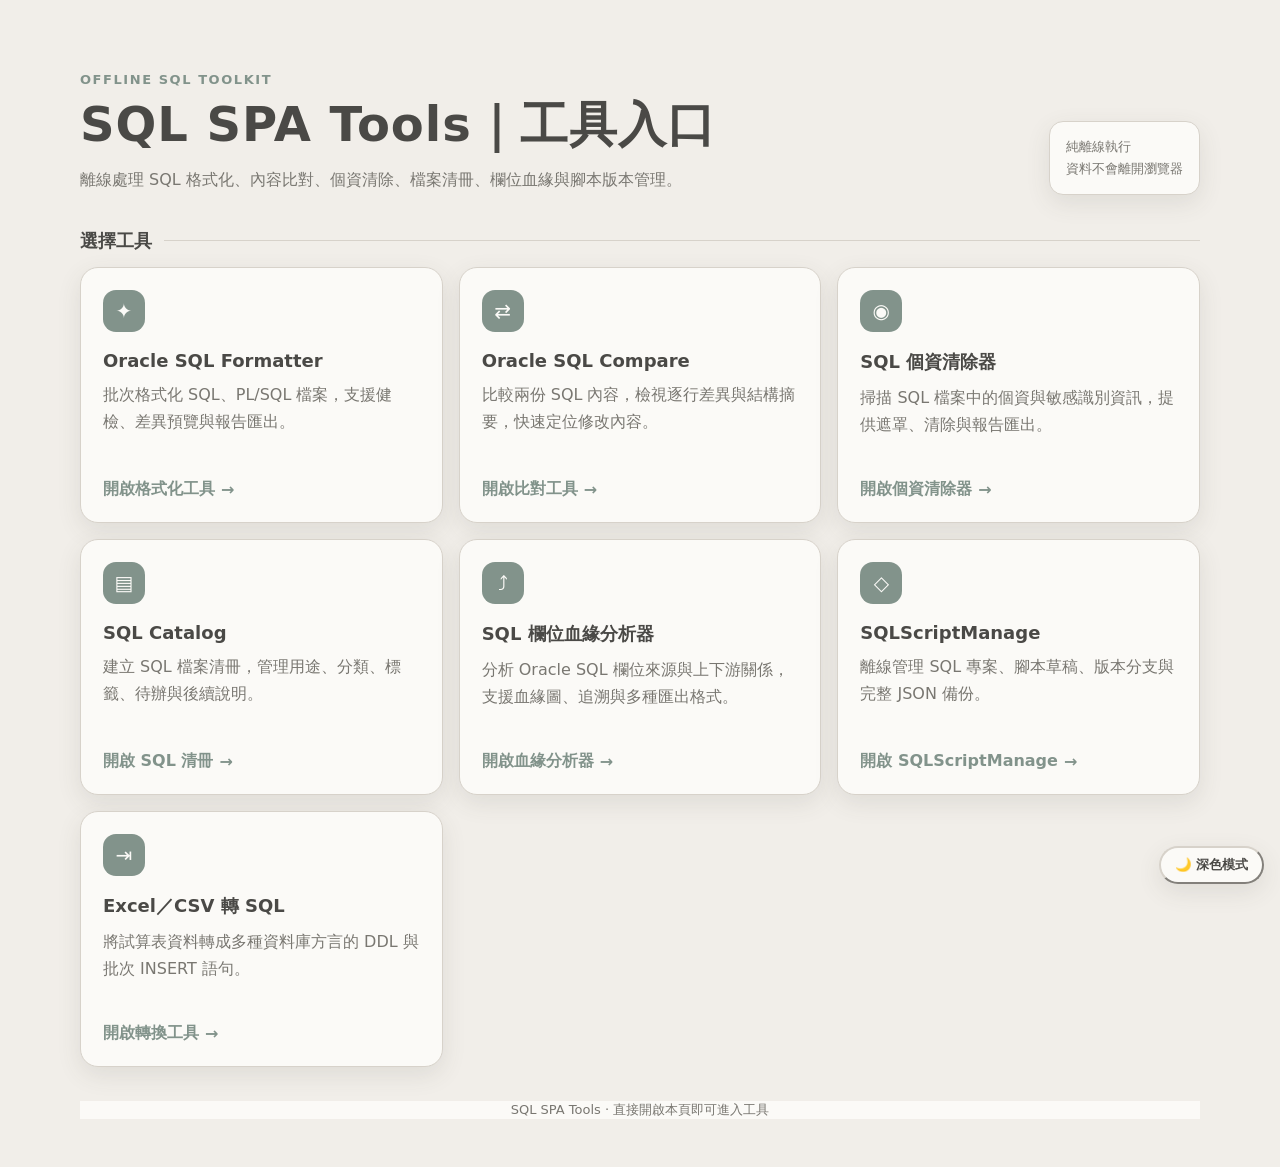
==== index.html @ 8578feff "Update README and 14 other files" ====
<!doctype html>
<html lang="zh-Hant-TW">
<head>
  <meta charset="utf-8">
  <meta name="viewport" content="width=device-width, initial-scale=1">
  <title>SQL SPA Tools｜工具入口</title>
  <link rel="stylesheet" href="theme.css">
  <style>
    :root {
      --index-max-width: 1120px;
    }

    body {
      min-height: 100vh;
      margin: 0;
      font-family: "Microsoft JhengHei", "Noto Sans TC", system-ui, sans-serif;
    }

    .index-shell {
      width: min(var(--index-max-width), calc(100% - 40px));
      margin: 0 auto;
      padding: 72px 0 48px;
    }

    .index-hero {
      display: grid;
      grid-template-columns: 1fr auto;
      gap: 28px;
      align-items: end;
      margin-bottom: 34px;
    }

    .eyebrow {
      margin: 0 0 10px;
      color: var(--theme-primary);
      font-size: 13px;
      font-weight: 700;
      letter-spacing: .12em;
    }

    h1 {
      margin: 0;
      color: var(--theme-text);
      font-size: clamp(30px, 5vw, 48px);
      line-height: 1.15;
      letter-spacing: .02em;
    }

    .hero-copy {
      max-width: 620px;
      margin: 14px 0 0;
      color: var(--theme-muted);
      font-size: 16px;
      line-height: 1.8;
    }

    .offline-note {
      padding: 14px 16px;
      border: 1px solid var(--theme-border);
      border-radius: 14px;
      background: var(--theme-surface);
      color: var(--theme-muted);
      font-size: 13px;
      line-height: 1.7;
      box-shadow: var(--theme-shadow);
    }

    .section-title {
      display: flex;
      align-items: center;
      gap: 12px;
      margin: 0 0 14px;
      color: var(--theme-text);
      font-size: 18px;
    }

    .section-title::after {
      content: "";
      height: 1px;
      flex: 1;
      background: var(--theme-border);
    }

    .tool-grid {
      display: grid;
      grid-template-columns: repeat(12, 1fr);
      gap: 16px;
    }

    .tool-card {
      grid-column: span 4;
      display: flex;
      min-height: 210px;
      flex-direction: column;
      padding: 22px;
      border: 1px solid var(--theme-border);
      border-radius: 18px;
      background: var(--theme-surface);
      box-shadow: var(--theme-shadow);
      transition: transform .18s ease, border-color .18s ease, box-shadow .18s ease;
    }

    .tool-card:hover {
      transform: translateY(-3px);
      border-color: var(--theme-primary);
      box-shadow: var(--theme-shadow);
    }

    .tool-icon {
      display: grid;
      width: 42px;
      height: 42px;
      place-items: center;
      margin-bottom: 18px;
      border-radius: 13px;
      background: var(--theme-primary);
      color: var(--theme-surface);
      font-size: 20px;
    }

    .tool-card h3 {
      margin: 0;
      color: var(--theme-text);
      font-size: 18px;
    }

    .tool-card p {
      flex: 1;
      margin: 10px 0 20px;
      color: var(--theme-muted);
      line-height: 1.7;
    }

    .tool-link {
      display: inline-flex;
      align-items: center;
      gap: 6px;
      align-self: flex-start;
      color: var(--theme-primary);
      font-weight: 700;
      text-decoration: none;
    }

    .tool-link::after {
      content: "→";
      transition: transform .18s ease;
    }

    .tool-link:hover {
      color: var(--theme-primary-hover);
    }

    .tool-link:hover::after {
      transform: translateX(3px);
    }

    .index-footer {
      margin-top: 34px;
      color: var(--theme-muted);
      font-size: 13px;
      text-align: center;
    }

    @media (max-width: 850px) {
      .index-hero {
        grid-template-columns: 1fr;
      }

      .tool-card {
        grid-column: span 6;
      }
    }

    @media (max-width: 560px) {
      .index-shell {
        width: min(100% - 24px, var(--index-max-width));
        padding-top: 48px;
      }

      .tool-card {
        grid-column: span 12;
      }
    }
  </style>
</head>
<body>
  <main class="index-shell">
    <section class="index-hero" aria-labelledby="page-title">
      <div>
        <p class="eyebrow">OFFLINE SQL TOOLKIT</p>
        <h1 id="page-title">SQL SPA Tools｜工具入口</h1>
        <p class="hero-copy">離線處理 SQL 格式化、內容比對、個資清除、檔案清冊、欄位血緣與腳本版本管理。</p>
      </div>
      <aside class="offline-note">純離線執行<br>資料不會離開瀏覽器</aside>
    </section>

    <section aria-labelledby="tools-title">
      <h2 class="section-title" id="tools-title">選擇工具</h2>
      <div class="tool-grid">
        <article class="tool-card">
          <div class="tool-icon" aria-hidden="true">✦</div>
          <h3>Oracle SQL Formatter</h3>
          <p>批次格式化 SQL、PL/SQL 檔案，支援健檢、差異預覽與報告匯出。</p>
          <a class="tool-link" href="sql-spa-tools-oracle-formatter.html">開啟格式化工具</a>
        </article>

        <article class="tool-card">
          <div class="tool-icon" aria-hidden="true">⇄</div>
          <h3>Oracle SQL Compare</h3>
          <p>比較兩份 SQL 內容，檢視逐行差異與結構摘要，快速定位修改內容。</p>
          <a class="tool-link" href="sql-spa-tools-sql-compare.html">開啟比對工具</a>
        </article>

        <article class="tool-card">
          <div class="tool-icon" aria-hidden="true">◉</div>
          <h3>SQL 個資清除器</h3>
          <p>掃描 SQL 檔案中的個資與敏感識別資訊，提供遮罩、清除與報告匯出。</p>
          <a class="tool-link" href="sql-spa-tools-pii-cleaner.html">開啟個資清除器</a>
        </article>

        <article class="tool-card">
          <div class="tool-icon" aria-hidden="true">▤</div>
          <h3>SQL Catalog</h3>
          <p>建立 SQL 檔案清冊，管理用途、分類、標籤、待辦與後續說明。</p>
          <a class="tool-link" href="sql-spa-tools-catalog.html">開啟 SQL 清冊</a>
        </article>

        <article class="tool-card">
          <div class="tool-icon" aria-hidden="true">⤴</div>
          <h3>SQL 欄位血緣分析器</h3>
          <p>分析 Oracle SQL 欄位來源與上下游關係，支援血緣圖、追溯與多種匯出格式。</p>
          <a class="tool-link" href="sql-spa-tools-column-lineage.html">開啟血緣分析器</a>
        </article>

        <article class="tool-card">
          <div class="tool-icon" aria-hidden="true">◇</div>
          <h3>SQLScriptManage</h3>
          <p>離線管理 SQL 專案、腳本草稿、版本分支與完整 JSON 備份。</p>
          <a class="tool-link" href="sql-spa-tools-sqlscriptmanage.html">開啟 SQLScriptManage</a>
        </article>

        <article class="tool-card">
          <div class="tool-icon" aria-hidden="true">⇥</div>
          <h3>Excel／CSV 轉 SQL</h3>
          <p>將試算表資料轉成多種資料庫方言的 DDL 與批次 INSERT 語句。</p>
          <a class="tool-link" href="sql-spa-tools-excel-csv-sql.html">開啟轉換工具</a>
        </article>
      </div>
    </section>

    <footer class="index-footer">SQL SPA Tools · 直接開啟本頁即可進入工具</footer>
  </main>

  <button id="themeToggle" class="theme-toggle" type="button" aria-pressed="true">☀️ 淺色模式</button>
  <script src="theme.js"></script>
</body>
</html>
---- theme.css ----
/* SQL SPA Tools - shared Morandi light theme */
:root {
  --theme-page: #f1eee9;
  --theme-surface: #fbfaf7;
  --theme-surface-alt: #e8e5df;
  --theme-surface-soft: #f5f2ee;
  --theme-text: #4a4946;
  --theme-muted: #797771;
  --theme-border: #d7d2ca;
  --theme-border-soft: #e5e1db;
  --theme-primary: #82938b;
  --theme-primary-hover: #6f8279;
  --theme-secondary: #9aa9b8;
  --theme-secondary-soft: #e4eaee;
  --theme-success: #78917d;
  --theme-success-soft: #e3ecdf;
  --theme-warning: #aa8d62;
  --theme-warning-soft: #f1e8d7;
  --theme-danger: #ad7774;
  --theme-danger-soft: #f1dfdc;
  --theme-info: #8197a8;
  --theme-info-soft: #e3eaf0;
  --theme-purple: #a697ac;
  --theme-purple-soft: #ebe5ed;
  --theme-shadow: 0 8px 24px rgb(74 69 62 / 11%);

  /* Compatibility aliases for existing standalone pages. */
  --bg: var(--theme-page) !important;
  --page: var(--theme-page) !important;
  --panel: var(--theme-surface) !important;
  --card: var(--theme-surface) !important;
  --paper: var(--theme-surface) !important;
  --line: var(--theme-border) !important;
  --bd: var(--theme-border) !important;
  --text: var(--theme-text) !important;
  --ink: var(--theme-text) !important;
  --muted: var(--theme-muted) !important;
  --dim: var(--theme-muted) !important;
  --pri: var(--theme-primary) !important;
  --pri-d: var(--theme-primary-hover) !important;
  --pri-h: var(--theme-primary-hover) !important;
  --pri-l: var(--theme-surface-soft) !important;
  --head: var(--theme-primary) !important;
  --focus: var(--theme-secondary) !important;
  --acc: #b09a8d !important;
  --ok: var(--theme-success) !important;
  --ok-bg: var(--theme-success-soft) !important;
  --warn: var(--theme-warning) !important;
  --warn-bg: var(--theme-warning-soft) !important;
  --err: var(--theme-danger) !important;
  --err-bg: var(--theme-danger-soft) !important;
  --danger: var(--theme-danger) !important;
  --danger-h: #95625f !important;
  --info: var(--theme-info) !important;
  --sel: var(--theme-secondary-soft) !important;
  --hover: var(--theme-surface-soft) !important;
  --add: var(--theme-success-soft) !important;
  --del: var(--theme-danger-soft) !important;
  --sage: var(--theme-primary) !important;
  --blue: var(--theme-secondary) !important;
  --rose: #d2b8b2 !important;
  --sand: #d8c8b5 !important;
  --purple: var(--theme-purple) !important;
  --gold: var(--theme-warning) !important;
  --gold-l: var(--theme-warning-soft) !important;
  --navy: #65747a !important;
  --navy-2: #788b8b !important;
  --fuji: var(--theme-purple) !important;
  --fuji-l: var(--theme-purple-soft) !important;
  --take: var(--theme-success) !important;
  --sakura: var(--theme-danger-soft) !important;
  --cur: var(--theme-secondary-soft) !important;
  --m-id: #e8d9b3 !important;
  --m-acct: #e3c9c5 !important;
  --m-seq: #c9d7e3 !important;
  --m-sub: #c9d9ca !important;
  --m-ban: #d8cbe0 !important;
}

/* Light mode is the default; dark mode is opt-in via data-theme="dark". */
:root[data-theme='dark'] {
  --theme-page: #242622;
  --theme-surface: #30332f;
  --theme-surface-alt: #3b3f3a;
  --theme-surface-soft: #454943;
  --theme-text: #ebe9e3;
  --theme-muted: #b7b6ae;
  --theme-border: #5a5e57;
  --theme-border-soft: #484c46;
  --theme-primary: #8da69a;
  --theme-primary-hover: #a8beb3;
  --theme-secondary: #a8b7c3;
  --theme-secondary-soft: #4c5962;
  --theme-success: #9bb89f;
  --theme-success-soft: #3f5645;
  --theme-warning: #c4a878;
  --theme-warning-soft: #5b4d36;
  --theme-danger: #c9938e;
  --theme-danger-soft: #5b3f3d;
  --theme-info: #9fb5c6;
  --theme-info-soft: #3f4e5a;
  --theme-purple: #b8a9c0;
  --theme-purple-soft: #51485a;
  --theme-shadow: 0 8px 24px rgb(0 0 0 / 35%);
  color-scheme: dark;
}

:root:not([data-theme='dark']) {
  color-scheme: light;
}

html,
body {
  background: var(--theme-page) !important;
  color: var(--theme-text) !important;
}

header {
  background: var(--theme-primary) !important;
  color: #fffdfb !important;
  border-color: var(--theme-primary-hover) !important;
}

header h1,
header h1 small,
header button,
header .hint,
header .root-badge {
  color: #fffdfb !important;
}

header button {
  background: rgb(255 255 255 / 10%) !important;
  border-color: rgb(255 255 255 / 35%) !important;
}

header button:hover {
  background: rgb(255 255 255 / 20%) !important;
}

button,
.btn {
  background: var(--theme-surface) !important;
  color: var(--theme-text) !important;
  border-color: var(--theme-border) !important;
}

button:hover:not(:disabled),
.btn:hover {
  background: var(--theme-surface-soft) !important;
  border-color: var(--theme-secondary) !important;
}

button.primary,
button.pri,
button.primary:hover,
button.pri:hover,
button.small.primary {
  background: var(--theme-primary) !important;
  color: #fffdfb !important;
  border-color: var(--theme-primary-hover) !important;
}

button.acc,
button.rose,
button.secondary {
  background: var(--theme-secondary-soft) !important;
  color: var(--theme-text) !important;
  border-color: var(--theme-secondary) !important;
}

button.danger {
  background: var(--theme-danger-soft) !important;
  color: #784e4b !important;
  border-color: #d2aaa5 !important;
}

input,
select,
textarea {
  background: var(--theme-surface) !important;
  color: var(--theme-text) !important;
  border-color: var(--theme-border) !important;
}

input:focus,
select:focus,
textarea:focus {
  outline-color: var(--theme-secondary-soft) !important;
  border-color: var(--theme-primary) !important;
}

input[type='checkbox'],
input[type='radio'],
progress {
  accent-color: var(--theme-primary) !important;
}

.toolbar,
.topbar,
.searchbar,
footer,
.tabs,
.details,
.sidebar,
.pane,
.card,
.panel,
.sum-card,
.sec,
.modal-box,
.busy-card {
  background: var(--theme-surface) !important;
  border-color: var(--theme-border) !important;
}

.pane-hd,
.sec-hd,
table th,
.data-table th,
.trace-sum,
.summary-note,
.sum,
.toolbar {
  background: var(--theme-surface-alt) !important;
  border-color: var(--theme-border) !important;
}

/* Page-specific surfaces that previously used legacy palettes. */
.listhead,
.data-table th,
.canvas,
.code,
.code .gut,
.preview .bar,
.trace-cands,
.trace-sum,
.summary-note,
.editor textarea {
  background: var(--theme-surface-alt) !important;
}

.listhead,
.preview .bar {
  color: var(--theme-text) !important;
  border-color: var(--theme-primary) !important;
}

.code .k,
.code .f,
.code .s,
.code .c,
.code .n {
  color: var(--theme-info) !important;
}

.canvas {
  background-color: var(--theme-surface-soft) !important;
  background-image: radial-gradient(var(--theme-border) 0.7px, transparent 0.7px) !important;
}

.node-title,
.node-sub,
.field-text,
.more-text {
  fill: var(--theme-text) !important;
}

.edge {
  stroke: var(--theme-primary) !important;
}

.edge.indirect {
  stroke: var(--theme-danger) !important;
}

.obj-card,
.field-bg {
  fill: var(--theme-surface) !important;
  stroke: var(--theme-border) !important;
}

.obj-head.table,
.tag.table {
  fill: var(--theme-success-soft) !important;
  background: var(--theme-success-soft) !important;
}

.obj-head.cte,
.tag.cte {
  fill: var(--theme-info-soft) !important;
  background: var(--theme-info-soft) !important;
}

.obj-head.inline,
.tag.inline {
  fill: var(--theme-purple-soft) !important;
  background: var(--theme-purple-soft) !important;
}

.obj-head.result,
.obj-head.target,
.tag.result,
.tag.target,
.tag.view {
  fill: var(--theme-warning-soft) !important;
  background: var(--theme-warning-soft) !important;
}

table.diff tr.del td.cl,
table.diff tr.mod td.cl {
  background: var(--theme-danger-soft) !important;
}

table.diff tr.add td.cr,
table.diff tr.mod td.cr {
  background: var(--theme-success-soft) !important;
}

table.diff tr.mv td.code {
  background: var(--theme-purple-soft) !important;
}

table td,
.data-table td,
.file,
.sumt td,
.sumt th {
  border-color: var(--theme-border-soft) !important;
}

tr:hover td,
.file:hover,
.file.active,
tr.sel,
.tn:hover {
  background: var(--theme-surface-soft) !important;
}

.tab.on,
.tab.active {
  background: var(--theme-surface) !important;
  color: var(--theme-text) !important;
  border-color: var(--theme-border) !important;
}

.badge.add,
.t-ok,
.msg.ok,
.stat-add,
.sum-card.add {
  background: var(--theme-success-soft) !important;
  color: #55705b !important;
}

.badge.del,
.t-err,
.msg.err,
.stat-del,
.sum-card.del {
  background: var(--theme-danger-soft) !important;
  color: #824f4c !important;
}

.badge.mod,
.t-warn,
.msg.warn,
.stat-mod,
.sum-card.mod {
  background: var(--theme-warning-soft) !important;
  color: #806944 !important;
}

.msg.info,
.stat-info,
.sum-card.info {
  background: var(--theme-info-soft) !important;
  color: #5d7485 !important;
}

.toast,
#toast {
  background: #555e5a !important;
  color: #fffdfb !important;
}

mark,
.tag,
.pill,
.chip {
  color: var(--theme-text) !important;
  background: var(--theme-surface-alt) !important;
}

code,
pre {
  background: var(--theme-surface-soft) !important;
  color: var(--theme-text) !important;
}

::selection {
  background: var(--theme-secondary-soft);
}

/* Header controls must remain readable when actions are unavailable. */
header button:not(:disabled):not(.pri):not(.primary):not(.danger) {
  background: var(--theme-surface) !important;
  color: var(--theme-text) !important;
  border-color: var(--theme-border) !important;
}

header button:not(:disabled):not(.pri):not(.primary):not(.danger):hover {
  background: var(--theme-surface-soft) !important;
  color: var(--theme-text) !important;
}

header button:disabled {
  background: var(--theme-surface-soft) !important;
  color: var(--theme-muted) !important;
  border-color: var(--theme-border) !important;
  opacity: 1 !important;
  box-shadow: none !important;
}

.theme-toggle {
  position: fixed;
  right: 16px;
  bottom: 16px;
  z-index: 200;
  border-radius: 999px !important;
  padding: 8px 14px !important;
  box-shadow: var(--theme-shadow);
  font-weight: 600;
}

.home-link {
  position: fixed;
  right: 170px;
  bottom: 16px;
  z-index: 200;
  display: inline-flex;
  align-items: center;
  gap: 6px;
  padding: 8px 14px;
  border: 1px solid var(--theme-border);
  border-radius: 999px;
  background: var(--theme-surface);
  color: var(--theme-primary);
  box-shadow: var(--theme-shadow);
  font-weight: 600;
  text-decoration: none;
}

.home-link:hover {
  background: var(--theme-surface-soft);
  border-color: var(--theme-primary);
  color: var(--theme-primary-hover);
}

@media (max-width: 560px) {
  .home-link {
    right: 16px;
    bottom: 62px;
  }
}
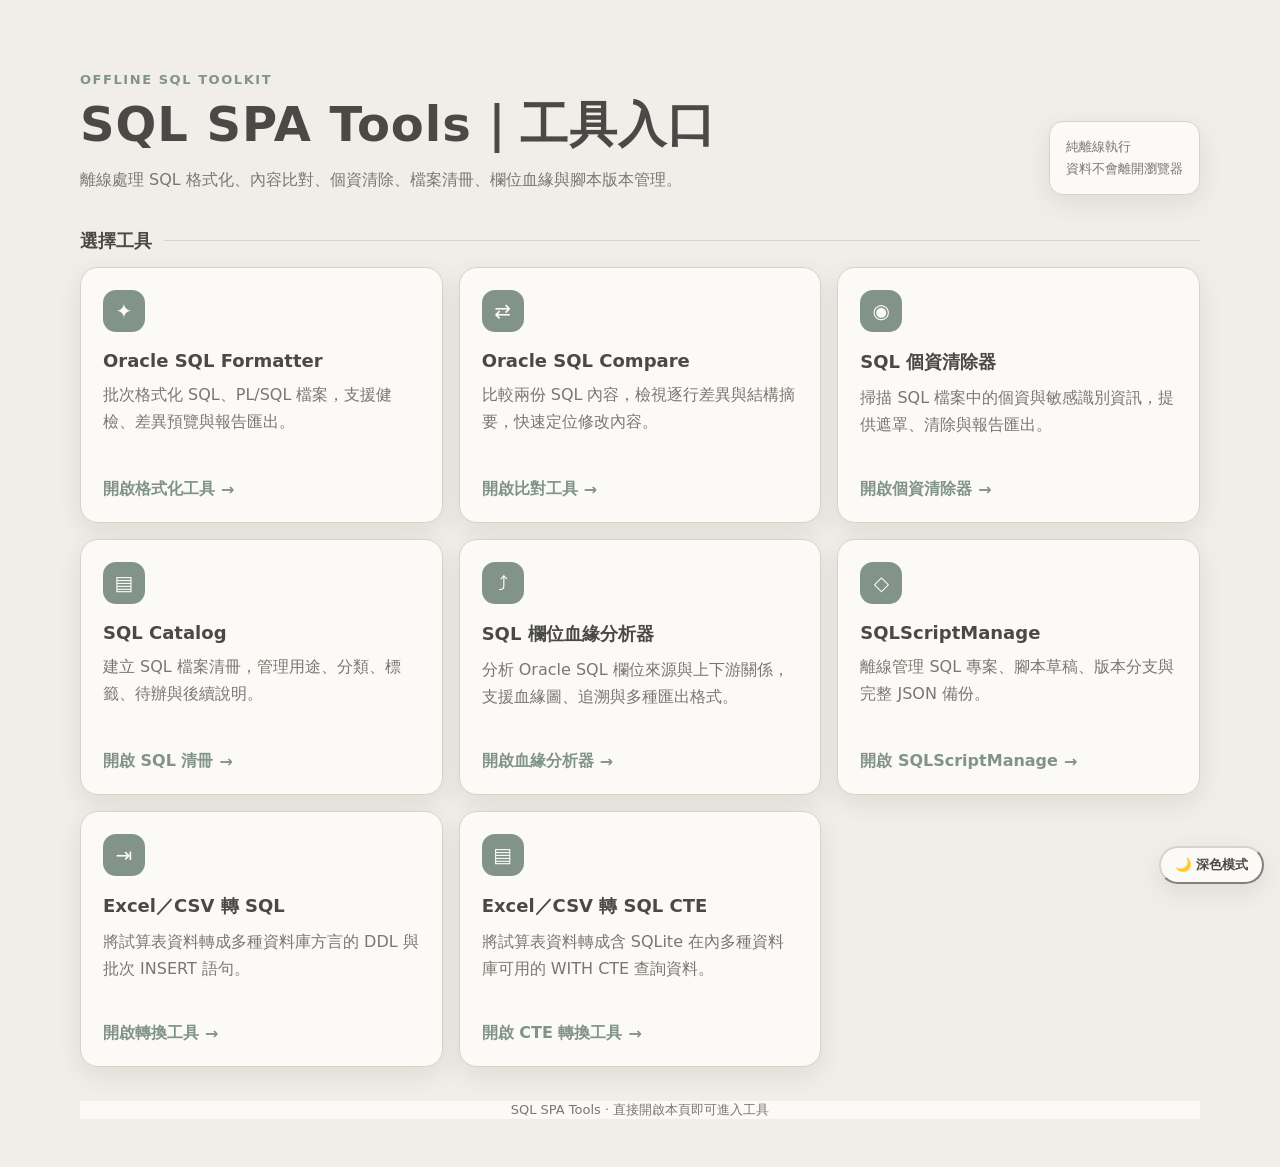
==== commit c5cb980e: "Add Excel CSV to SQL CTE tool" ====
--- a/index.html
+++ b/index.html
@@ -245,6 +245,13 @@
           <p>將試算表資料轉成多種資料庫方言的 DDL 與批次 INSERT 語句。</p>
           <a class="tool-link" href="sql-spa-tools-excel-csv-sql.html">開啟轉換工具</a>
         </article>
+
+        <article class="tool-card">
+          <div class="tool-icon" aria-hidden="true">▤</div>
+          <h3>Excel／CSV 轉 SQL CTE</h3>
+          <p>將試算表資料轉成含 SQLite 在內多種資料庫可用的 WITH CTE 查詢資料。</p>
+          <a class="tool-link" href="sql-spa-tools-excel-csv-sql-cte.html">開啟 CTE 轉換工具</a>
+        </article>
       </div>
     </section>
 
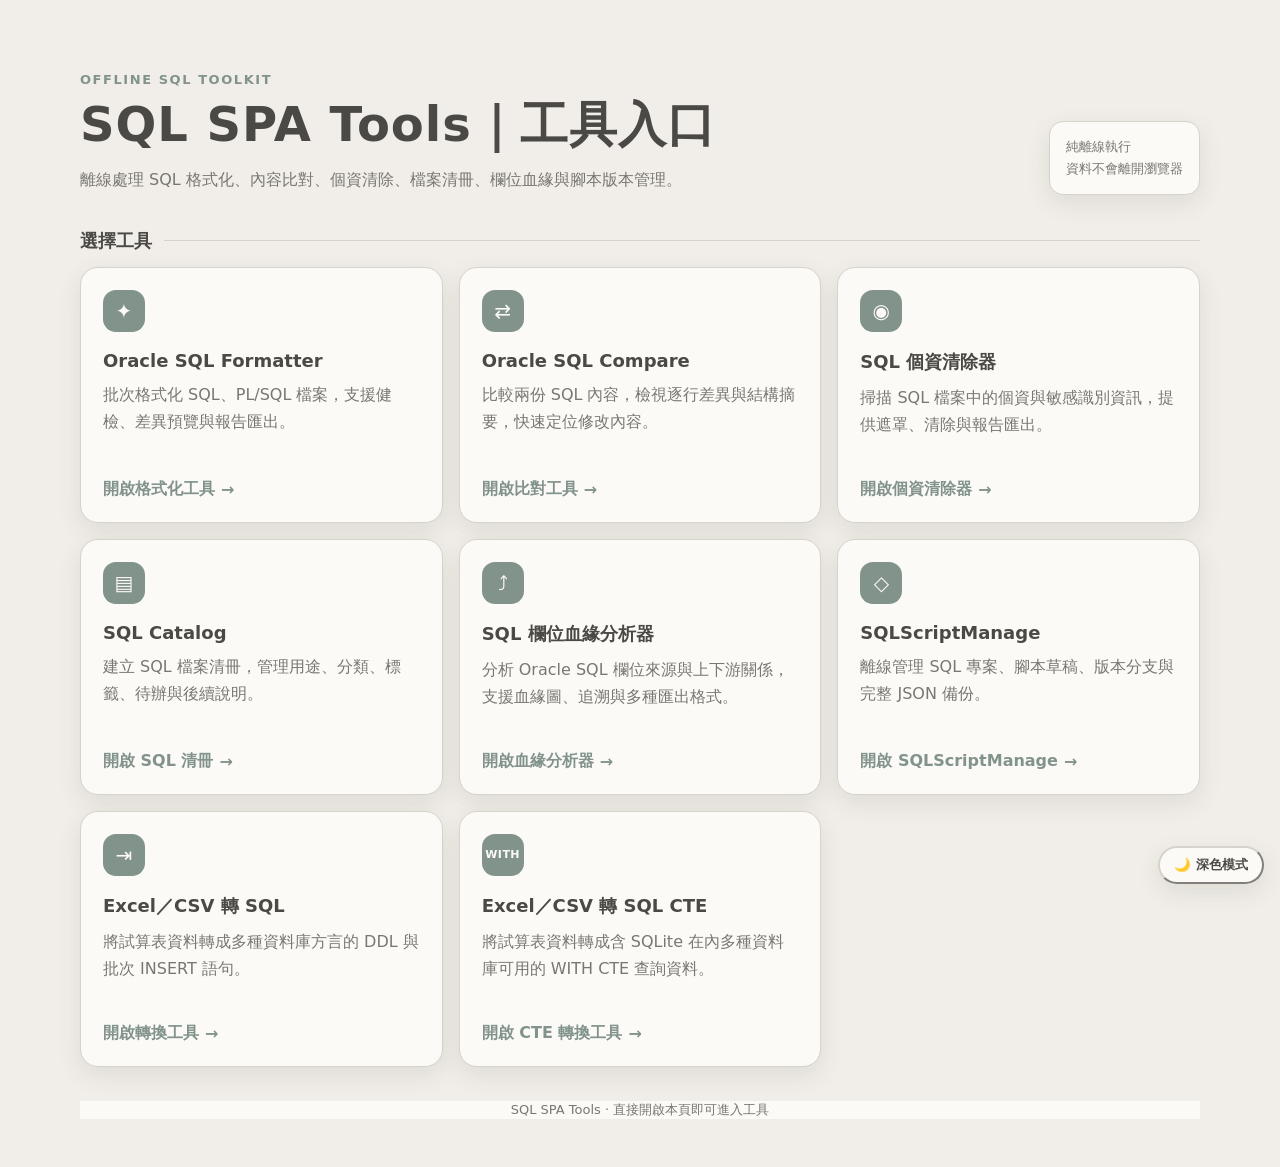
==== commit 623eccad: "Unify site typography and distinguish CTE icon" ====
--- a/index.html
+++ b/index.html
@@ -13,7 +13,7 @@
     body {
       min-height: 100vh;
       margin: 0;
-      font-family: "Microsoft JhengHei", "Noto Sans TC", system-ui, sans-serif;
+      font-family: var(--theme-font-sans);
     }
 
     .index-shell {
@@ -116,6 +116,12 @@
       background: var(--theme-primary);
       color: var(--theme-surface);
       font-size: 20px;
+    }
+
+    .tool-icon-cte {
+      font-size: 11px;
+      font-weight: 700;
+      letter-spacing: .04em;
     }
 
     .tool-card h3 {
@@ -247,7 +253,7 @@
         </article>
 
         <article class="tool-card">
-          <div class="tool-icon" aria-hidden="true">▤</div>
+          <div class="tool-icon tool-icon-cte" aria-hidden="true">WITH</div>
           <h3>Excel／CSV 轉 SQL CTE</h3>
           <p>將試算表資料轉成含 SQLite 在內多種資料庫可用的 WITH CTE 查詢資料。</p>
           <a class="tool-link" href="sql-spa-tools-excel-csv-sql-cte.html">開啟 CTE 轉換工具</a>
--- a/theme.css
+++ b/theme.css
@@ -1,5 +1,8 @@
 /* SQL SPA Tools - shared Morandi light theme */
 :root {
+  --theme-font-sans: "Microsoft JhengHei", "PingFang TC", "Noto Sans TC", "Noto Sans CJK TC", system-ui, sans-serif;
+  --theme-font-mono: "Cascadia Mono", Consolas, "SFMono-Regular", monospace;
+
   --theme-page: #f1eee9;
   --theme-surface: #fbfaf7;
   --theme-surface-alt: #e8e5df;
@@ -77,6 +80,14 @@
   --m-ban: #d8cbe0 !important;
 }
 
+body,
+button,
+input,
+select,
+textarea {
+  font-family: var(--theme-font-sans);
+}
+
 /* Light mode is the default; dark mode is opt-in via data-theme="dark". */
 :root[data-theme='dark'] {
   --theme-page: #242622;
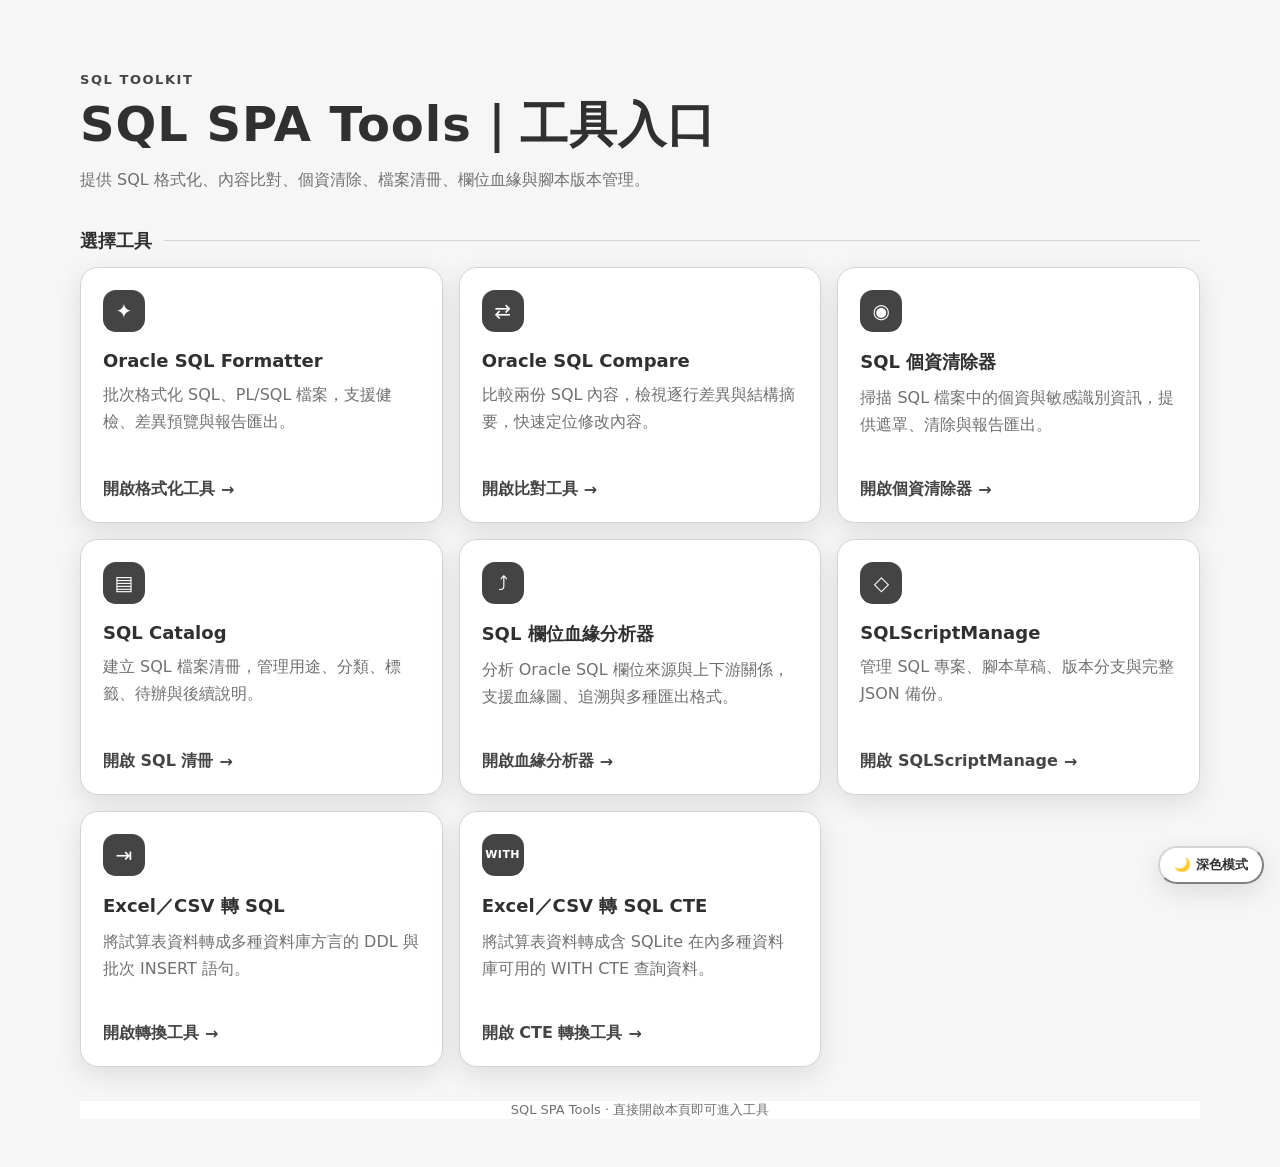
==== commit 00aac53a: "Update README and 15 other files" ====
--- a/index.html
+++ b/index.html
@@ -24,7 +24,7 @@
 
     .index-hero {
       display: grid;
-      grid-template-columns: 1fr auto;
+      grid-template-columns: 1fr;
       gap: 28px;
       align-items: end;
       margin-bottom: 34px;
@@ -52,17 +52,6 @@
       color: var(--theme-muted);
       font-size: 16px;
       line-height: 1.8;
-    }
-
-    .offline-note {
-      padding: 14px 16px;
-      border: 1px solid var(--theme-border);
-      border-radius: 14px;
-      background: var(--theme-surface);
-      color: var(--theme-muted);
-      font-size: 13px;
-      line-height: 1.7;
-      box-shadow: var(--theme-shadow);
     }
 
     .section-title {
@@ -193,11 +182,10 @@
   <main class="index-shell">
     <section class="index-hero" aria-labelledby="page-title">
       <div>
-        <p class="eyebrow">OFFLINE SQL TOOLKIT</p>
+        <p class="eyebrow">SQL TOOLKIT</p>
         <h1 id="page-title">SQL SPA Tools｜工具入口</h1>
-        <p class="hero-copy">離線處理 SQL 格式化、內容比對、個資清除、檔案清冊、欄位血緣與腳本版本管理。</p>
+        <p class="hero-copy">提供 SQL 格式化、內容比對、個資清除、檔案清冊、欄位血緣與腳本版本管理。</p>
       </div>
-      <aside class="offline-note">純離線執行<br>資料不會離開瀏覽器</aside>
     </section>
 
     <section aria-labelledby="tools-title">
@@ -241,7 +229,7 @@
         <article class="tool-card">
           <div class="tool-icon" aria-hidden="true">◇</div>
           <h3>SQLScriptManage</h3>
-          <p>離線管理 SQL 專案、腳本草稿、版本分支與完整 JSON 備份。</p>
+          <p>管理 SQL 專案、腳本草稿、版本分支與完整 JSON 備份。</p>
           <a class="tool-link" href="sql-spa-tools-sqlscriptmanage.html">開啟 SQLScriptManage</a>
         </article>
 
--- a/theme.css
+++ b/theme.css
@@ -1,31 +1,31 @@
-/* SQL SPA Tools - shared Morandi light theme */
+/* SQL SPA Tools - shared monochrome ink wash theme */
 :root {
   --theme-font-sans: "Microsoft JhengHei", "PingFang TC", "Noto Sans TC", "Noto Sans CJK TC", system-ui, sans-serif;
   --theme-font-mono: "Cascadia Mono", Consolas, "SFMono-Regular", monospace;
 
-  --theme-page: #f1eee9;
-  --theme-surface: #fbfaf7;
-  --theme-surface-alt: #e8e5df;
-  --theme-surface-soft: #f5f2ee;
-  --theme-text: #4a4946;
-  --theme-muted: #797771;
-  --theme-border: #d7d2ca;
-  --theme-border-soft: #e5e1db;
-  --theme-primary: #82938b;
-  --theme-primary-hover: #6f8279;
-  --theme-secondary: #9aa9b8;
-  --theme-secondary-soft: #e4eaee;
-  --theme-success: #78917d;
-  --theme-success-soft: #e3ecdf;
-  --theme-warning: #aa8d62;
-  --theme-warning-soft: #f1e8d7;
-  --theme-danger: #ad7774;
-  --theme-danger-soft: #f1dfdc;
-  --theme-info: #8197a8;
-  --theme-info-soft: #e3eaf0;
-  --theme-purple: #a697ac;
-  --theme-purple-soft: #ebe5ed;
-  --theme-shadow: 0 8px 24px rgb(74 69 62 / 11%);
+  --theme-page: #f6f6f6;
+  --theme-surface: #ffffff;
+  --theme-surface-alt: #ececec;
+  --theme-surface-soft: #f2f2f2;
+  --theme-text: #303030;
+  --theme-muted: #707070;
+  --theme-border: #d4d4d4;
+  --theme-border-soft: #e4e4e4;
+  --theme-primary: #444444;
+  --theme-primary-hover: #2e2e2e;
+  --theme-secondary: #777777;
+  --theme-secondary-soft: #e9e9e9;
+  --theme-success: #505050;
+  --theme-success-soft: #e6e6e6;
+  --theme-warning: #5c5c5c;
+  --theme-warning-soft: #dddddd;
+  --theme-danger: #333333;
+  --theme-danger-soft: #cecece;
+  --theme-info: #595959;
+  --theme-info-soft: #eeeeee;
+  --theme-purple: #777777;
+  --theme-purple-soft: #e9e9e9;
+  --theme-shadow: 0 8px 24px rgb(48 48 48 / 12%);
 
   /* Compatibility aliases for existing standalone pages. */
   --bg: var(--theme-page) !important;
@@ -45,7 +45,7 @@
   --pri-l: var(--theme-surface-soft) !important;
   --head: var(--theme-primary) !important;
   --focus: var(--theme-secondary) !important;
-  --acc: #b09a8d !important;
+  --acc: var(--theme-primary) !important;
   --ok: var(--theme-success) !important;
   --ok-bg: var(--theme-success-soft) !important;
   --warn: var(--theme-warning) !important;
@@ -53,7 +53,7 @@
   --err: var(--theme-danger) !important;
   --err-bg: var(--theme-danger-soft) !important;
   --danger: var(--theme-danger) !important;
-  --danger-h: #95625f !important;
+  --danger-h: var(--theme-primary-hover) !important;
   --info: var(--theme-info) !important;
   --sel: var(--theme-secondary-soft) !important;
   --hover: var(--theme-surface-soft) !important;
@@ -61,23 +61,23 @@
   --del: var(--theme-danger-soft) !important;
   --sage: var(--theme-primary) !important;
   --blue: var(--theme-secondary) !important;
-  --rose: #d2b8b2 !important;
-  --sand: #d8c8b5 !important;
+  --rose: var(--theme-danger-soft) !important;
+  --sand: var(--theme-surface-alt) !important;
   --purple: var(--theme-purple) !important;
   --gold: var(--theme-warning) !important;
   --gold-l: var(--theme-warning-soft) !important;
-  --navy: #65747a !important;
-  --navy-2: #788b8b !important;
+  --navy: var(--theme-text) !important;
+  --navy-2: var(--theme-muted) !important;
   --fuji: var(--theme-purple) !important;
   --fuji-l: var(--theme-purple-soft) !important;
   --take: var(--theme-success) !important;
   --sakura: var(--theme-danger-soft) !important;
   --cur: var(--theme-secondary-soft) !important;
-  --m-id: #e8d9b3 !important;
-  --m-acct: #e3c9c5 !important;
-  --m-seq: #c9d7e3 !important;
-  --m-sub: #c9d9ca !important;
-  --m-ban: #d8cbe0 !important;
+  --m-id: #e2e2e2 !important;
+  --m-acct: #d9d9d9 !important;
+  --m-seq: #d0d0d0 !important;
+  --m-sub: #c7c7c7 !important;
+  --m-ban: #bebebe !important;
 }
 
 body,
@@ -90,29 +90,29 @@
 
 /* Light mode is the default; dark mode is opt-in via data-theme="dark". */
 :root[data-theme='dark'] {
-  --theme-page: #242622;
-  --theme-surface: #30332f;
-  --theme-surface-alt: #3b3f3a;
-  --theme-surface-soft: #454943;
-  --theme-text: #ebe9e3;
-  --theme-muted: #b7b6ae;
-  --theme-border: #5a5e57;
-  --theme-border-soft: #484c46;
-  --theme-primary: #8da69a;
-  --theme-primary-hover: #a8beb3;
-  --theme-secondary: #a8b7c3;
-  --theme-secondary-soft: #4c5962;
-  --theme-success: #9bb89f;
-  --theme-success-soft: #3f5645;
-  --theme-warning: #c4a878;
-  --theme-warning-soft: #5b4d36;
-  --theme-danger: #c9938e;
-  --theme-danger-soft: #5b3f3d;
-  --theme-info: #9fb5c6;
-  --theme-info-soft: #3f4e5a;
-  --theme-purple: #b8a9c0;
-  --theme-purple-soft: #51485a;
-  --theme-shadow: 0 8px 24px rgb(0 0 0 / 35%);
+  --theme-page: #202020;
+  --theme-surface: #2a2a2a;
+  --theme-surface-alt: #363636;
+  --theme-surface-soft: #404040;
+  --theme-text: #e9e9e9;
+  --theme-muted: #b9b9b9;
+  --theme-border: #545454;
+  --theme-border-soft: #454545;
+  --theme-primary: #5a5a5a;
+  --theme-primary-hover: #737373;
+  --theme-secondary: #aaa;
+  --theme-secondary-soft: #464646;
+  --theme-success: #c5c5c5;
+  --theme-success-soft: #464646;
+  --theme-warning: #d0d0d0;
+  --theme-warning-soft: #505050;
+  --theme-danger: #eeeeee;
+  --theme-danger-soft: #5a5a5a;
+  --theme-info: #b6b6b6;
+  --theme-info-soft: #414141;
+  --theme-purple: #aaa;
+  --theme-purple-soft: #464646;
+  --theme-shadow: 0 8px 24px rgb(0 0 0 / 38%);
   color-scheme: dark;
 }
 
@@ -128,7 +128,7 @@
 
 header {
   background: var(--theme-primary) !important;
-  color: #fffdfb !important;
+  color: #fdfdfd !important;
   border-color: var(--theme-primary-hover) !important;
 }
 
@@ -137,7 +137,7 @@
 header button,
 header .hint,
 header .root-badge {
-  color: #fffdfb !important;
+  color: #fdfdfd !important;
 }
 
 header button {
@@ -168,7 +168,7 @@
 button.pri:hover,
 button.small.primary {
   background: var(--theme-primary) !important;
-  color: #fffdfb !important;
+  color: #fdfdfd !important;
   border-color: var(--theme-primary-hover) !important;
 }
 
@@ -182,8 +182,8 @@
 
 button.danger {
   background: var(--theme-danger-soft) !important;
-  color: #784e4b !important;
-  border-color: #d2aaa5 !important;
+  color: var(--theme-danger) !important;
+  border-color: var(--theme-danger) !important;
 }
 
 input,
@@ -361,7 +361,7 @@
 .stat-add,
 .sum-card.add {
   background: var(--theme-success-soft) !important;
-  color: #55705b !important;
+  color: var(--theme-success) !important;
 }
 
 .badge.del,
@@ -370,7 +370,7 @@
 .stat-del,
 .sum-card.del {
   background: var(--theme-danger-soft) !important;
-  color: #824f4c !important;
+  color: var(--theme-danger) !important;
 }
 
 .badge.mod,
@@ -379,20 +379,20 @@
 .stat-mod,
 .sum-card.mod {
   background: var(--theme-warning-soft) !important;
-  color: #806944 !important;
+  color: var(--theme-warning) !important;
 }
 
 .msg.info,
 .stat-info,
 .sum-card.info {
   background: var(--theme-info-soft) !important;
-  color: #5d7485 !important;
+  color: var(--theme-info) !important;
 }
 
 .toast,
 #toast {
-  background: #555e5a !important;
-  color: #fffdfb !important;
+  background: var(--theme-text) !important;
+  color: var(--theme-surface) !important;
 }
 
 mark,
@@ -474,3 +474,135 @@
     bottom: 62px;
   }
 }
+
+/* Legacy component states use the shared ink palette as well. */
+.qf button.on,
+.fi.sel {
+  background: var(--theme-surface-soft) !important;
+  color: var(--theme-text) !important;
+  border-color: var(--theme-primary) !important;
+}
+
+.stat.w b {
+  color: var(--theme-warning) !important;
+}
+
+mark.id {
+  background: var(--m-id) !important;
+}
+
+mark.acct {
+  background: var(--m-acct) !important;
+}
+
+mark.seq {
+  background: var(--m-seq) !important;
+}
+
+mark.sub {
+  background: var(--m-sub) !important;
+}
+
+mark.ban {
+  background: var(--m-ban) !important;
+}
+
+.l-使用中,
+.t-完成 {
+  background: var(--theme-success-soft) !important;
+  color: var(--theme-success) !important;
+}
+
+.l-草稿,
+.t-待處理 {
+  background: var(--theme-warning-soft) !important;
+  color: var(--theme-warning) !important;
+}
+
+.l-停用 {
+  background: var(--theme-surface-alt) !important;
+  color: var(--theme-muted) !important;
+}
+
+.l-遺失 {
+  background: var(--theme-danger-soft) !important;
+  color: var(--theme-danger) !important;
+}
+
+.t-處理中 {
+  background: var(--theme-info-soft) !important;
+  color: var(--theme-info) !important;
+}
+
+.message {
+  background: var(--theme-surface) !important;
+  border-color: var(--theme-border) !important;
+  color: var(--theme-text) !important;
+}
+
+.message.warn {
+  border-left-color: var(--theme-warning) !important;
+}
+
+.message.error {
+  border-left-color: var(--theme-danger) !important;
+}
+
+.message .count {
+  background: var(--theme-surface-alt) !important;
+}
+
+.modal .mh {
+  background: var(--theme-surface-alt) !important;
+  color: var(--theme-text) !important;
+  border-bottom-color: var(--theme-primary) !important;
+}
+
+.modal .mh .x {
+  color: var(--theme-text) !important;
+}
+
+.modal .mh .x:hover {
+  color: var(--theme-primary) !important;
+}
+
+.modal .mf,
+.suggest,
+.bars .b .t,
+#progress .pb {
+  background: var(--theme-surface-alt) !important;
+}
+
+.suggest {
+  color: var(--theme-info) !important;
+  border-color: var(--theme-info) !important;
+}
+
+.bars .b .t i,
+#progress .pb i {
+  background: var(--theme-primary) !important;
+}
+
+#progress {
+  border-top-color: var(--theme-primary) !important;
+}
+
+.toast {
+  border-left-color: var(--theme-primary) !important;
+}
+
+.toast.error {
+  background: var(--theme-danger-soft) !important;
+  color: var(--theme-danger) !important;
+  border-left-color: var(--theme-danger) !important;
+}
+
+.toast.ok {
+  background: var(--theme-success-soft) !important;
+  color: var(--theme-success) !important;
+  border-left-color: var(--theme-success) !important;
+}
+
+.mask {
+  background: rgb(32 32 32 / 50%) !important;
+}
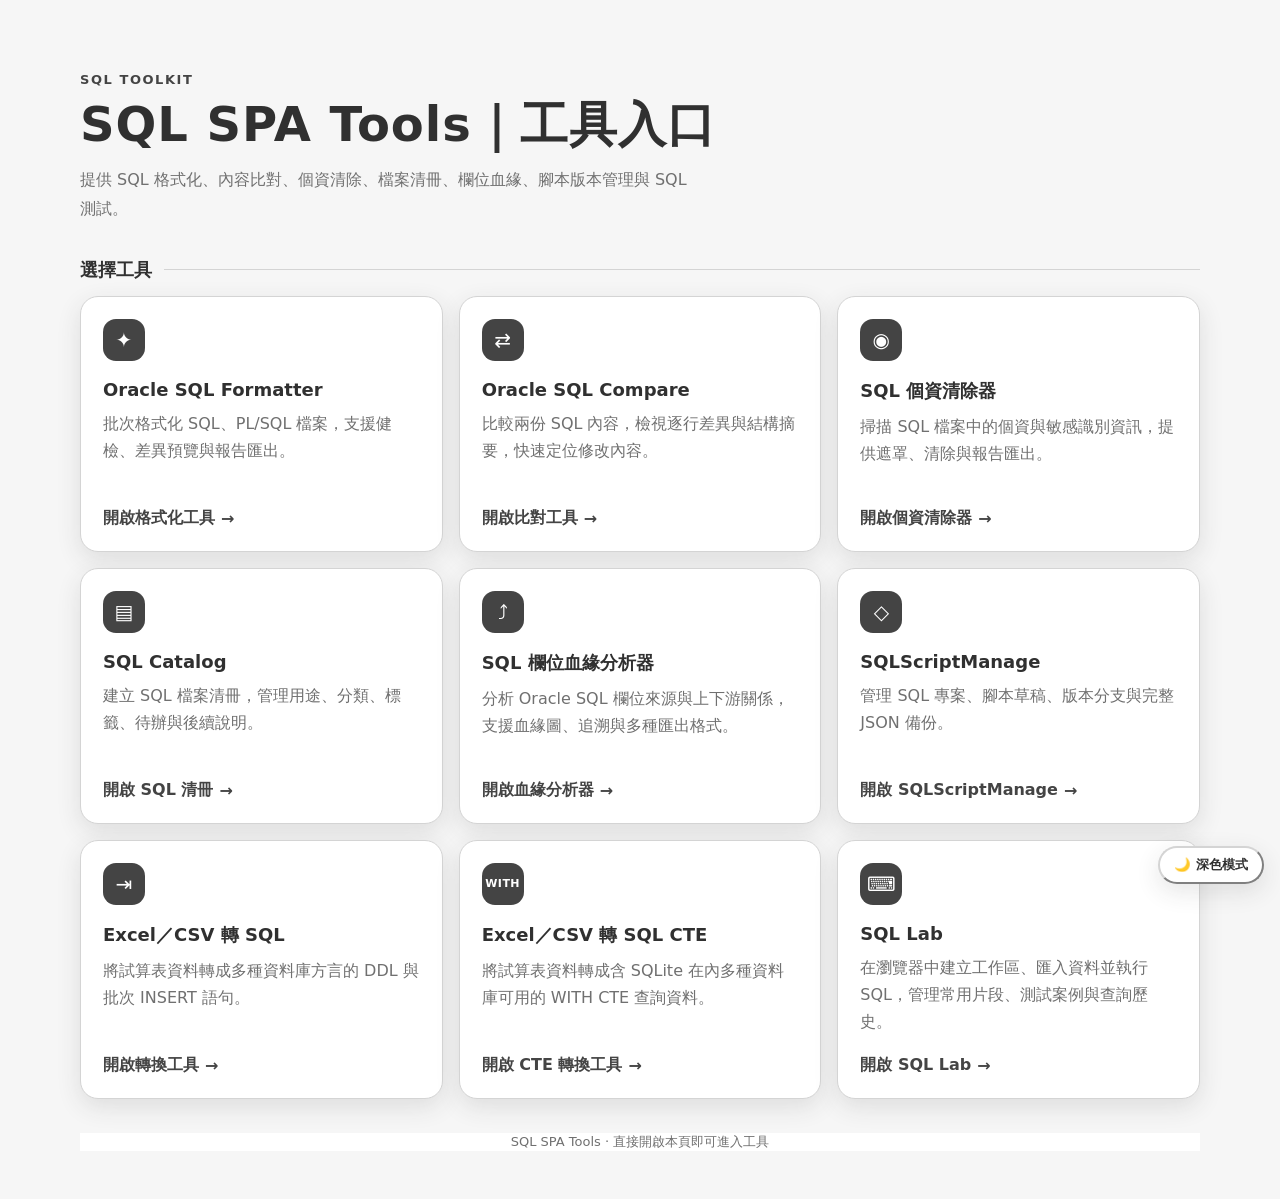
==== commit 9dd34cb2: "Add SQL Lab and document its workflows" ====
--- a/index.html
+++ b/index.html
@@ -184,7 +184,7 @@
       <div>
         <p class="eyebrow">SQL TOOLKIT</p>
         <h1 id="page-title">SQL SPA Tools｜工具入口</h1>
-        <p class="hero-copy">提供 SQL 格式化、內容比對、個資清除、檔案清冊、欄位血緣與腳本版本管理。</p>
+        <p class="hero-copy">提供 SQL 格式化、內容比對、個資清除、檔案清冊、欄位血緣、腳本版本管理與 SQL 測試。</p>
       </div>
     </section>
 
@@ -246,6 +246,13 @@
           <p>將試算表資料轉成含 SQLite 在內多種資料庫可用的 WITH CTE 查詢資料。</p>
           <a class="tool-link" href="sql-spa-tools-excel-csv-sql-cte.html">開啟 CTE 轉換工具</a>
         </article>
+
+        <article class="tool-card">
+          <div class="tool-icon" aria-hidden="true">⌨</div>
+          <h3>SQL Lab</h3>
+          <p>在瀏覽器中建立工作區、匯入資料並執行 SQL，管理常用片段、測試案例與查詢歷史。</p>
+          <a class="tool-link" href="sql-spa-tools-sql-lab.html">開啟 SQL Lab</a>
+        </article>
       </div>
     </section>
 
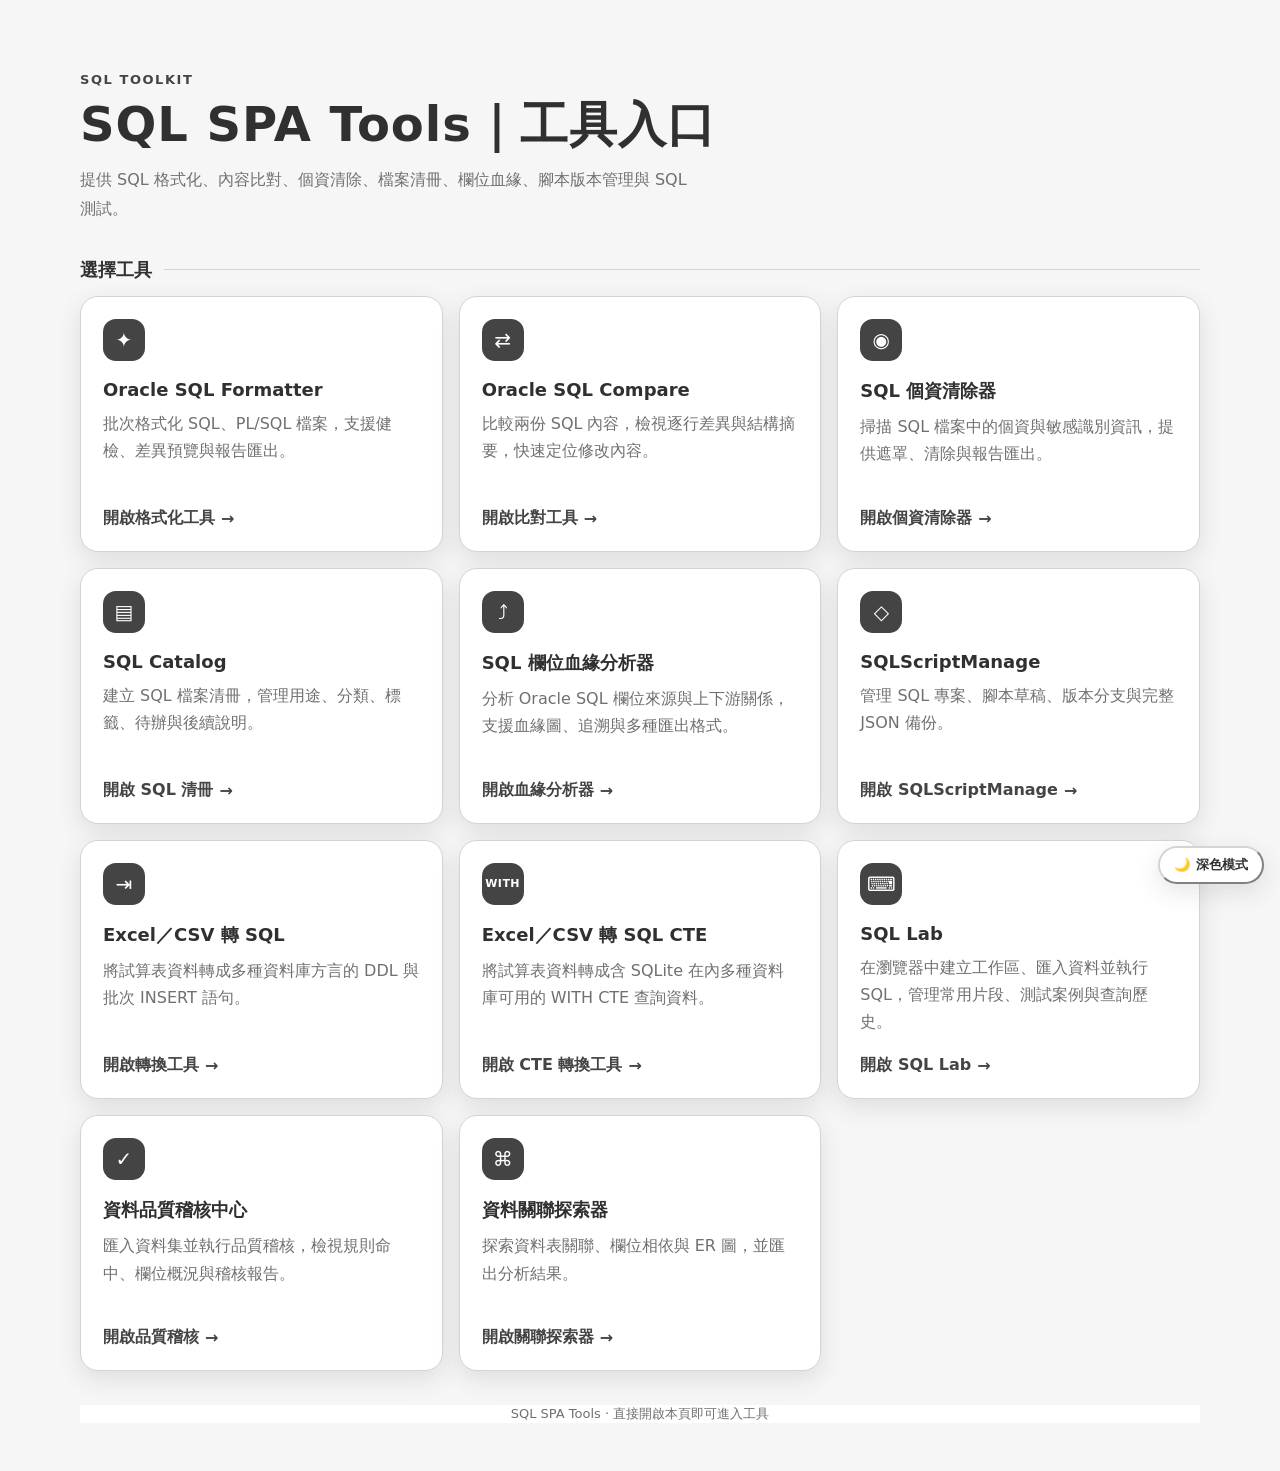
==== commit 52592e4a: "Add data quality and relationship tools" ====
--- a/index.html
+++ b/index.html
@@ -253,6 +253,20 @@
           <p>在瀏覽器中建立工作區、匯入資料並執行 SQL，管理常用片段、測試案例與查詢歷史。</p>
           <a class="tool-link" href="sql-spa-tools-sql-lab.html">開啟 SQL Lab</a>
         </article>
+
+        <article class="tool-card">
+          <div class="tool-icon" aria-hidden="true">✓</div>
+          <h3>資料品質稽核中心</h3>
+          <p>匯入資料集並執行品質稽核，檢視規則命中、欄位概況與稽核報告。</p>
+          <a class="tool-link" href="sql-spa-tools-data-quality-audit-center.html">開啟品質稽核</a>
+        </article>
+
+        <article class="tool-card">
+          <div class="tool-icon" aria-hidden="true">⌘</div>
+          <h3>資料關聯探索器</h3>
+          <p>探索資料表關聯、欄位相依與 ER 圖，並匯出分析結果。</p>
+          <a class="tool-link" href="sql-spa-tools-data-relationship-explorer.html">開啟關聯探索器</a>
+        </article>
       </div>
     </section>
 
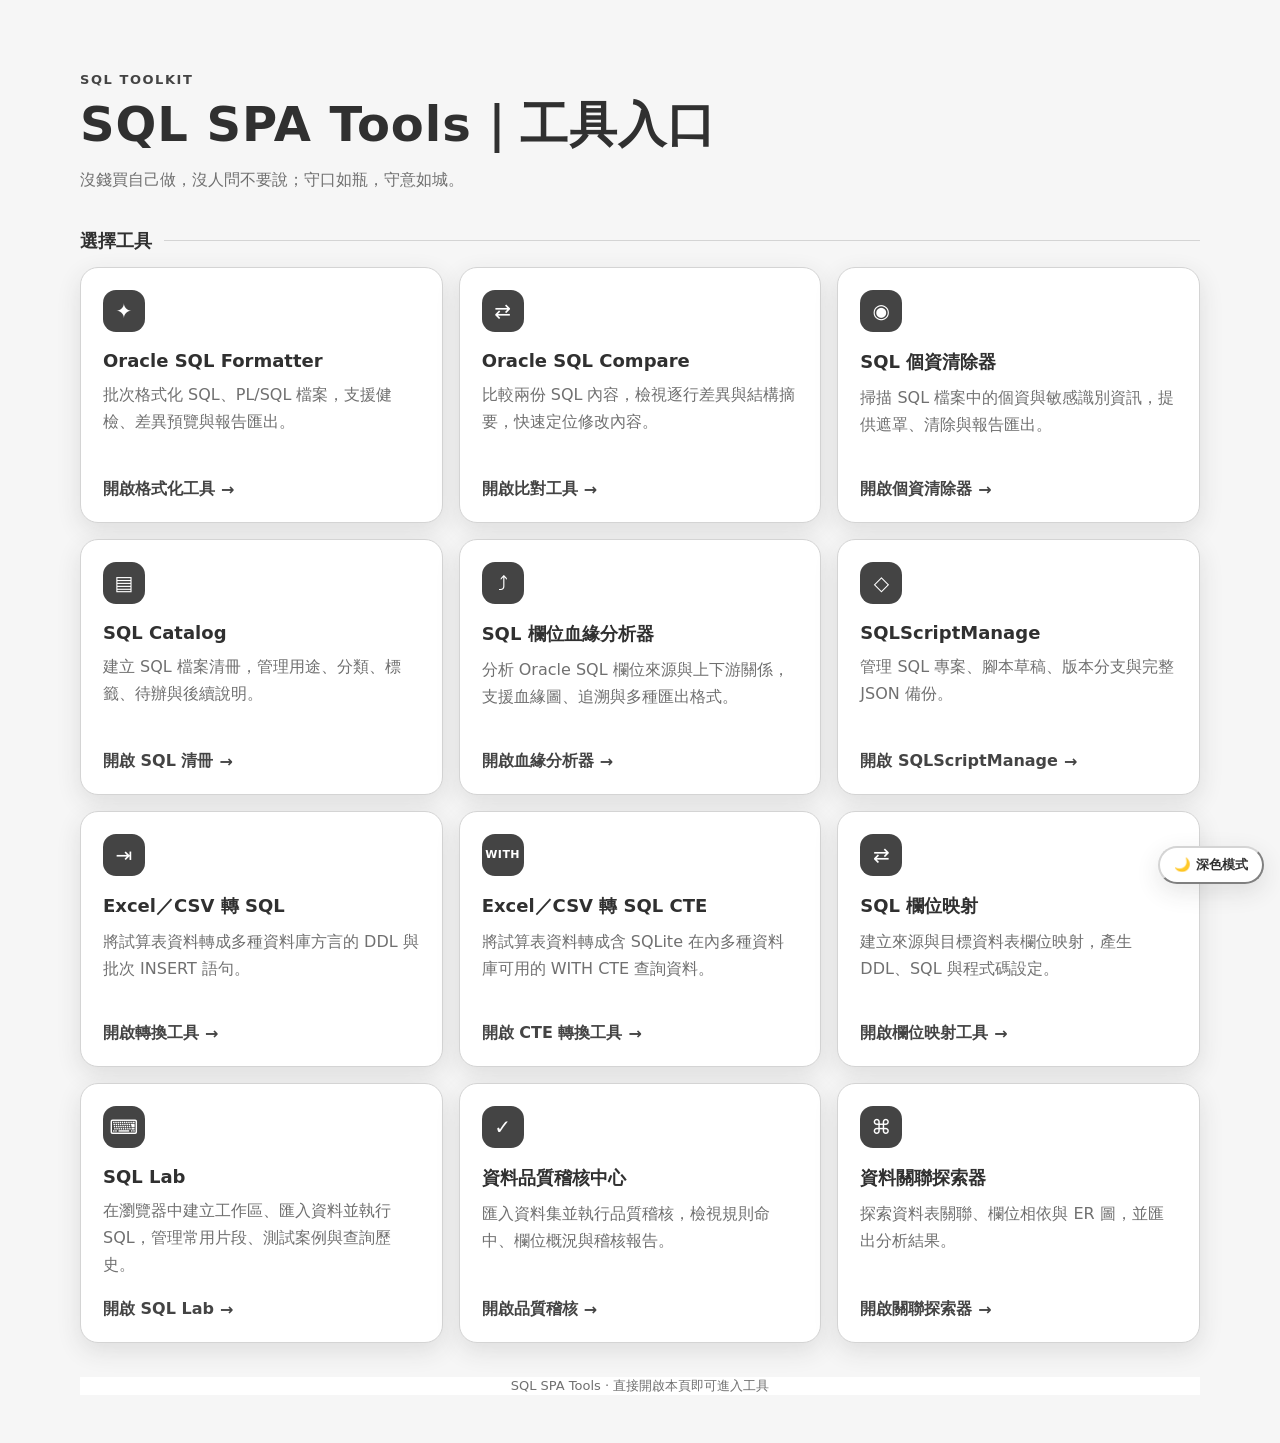
==== commit 727e7a4c: "Update NAMING and 5 other files" ====
--- a/index.html
+++ b/index.html
@@ -184,7 +184,7 @@
       <div>
         <p class="eyebrow">SQL TOOLKIT</p>
         <h1 id="page-title">SQL SPA Tools｜工具入口</h1>
-        <p class="hero-copy">提供 SQL 格式化、內容比對、個資清除、檔案清冊、欄位血緣、腳本版本管理與 SQL 測試。</p>
+        <p class="hero-copy">沒錢買自己做，沒人問不要說；守口如瓶，守意如城。</p>
       </div>
     </section>
 
@@ -248,6 +248,13 @@
         </article>
 
         <article class="tool-card">
+          <div class="tool-icon" aria-hidden="true">⇄</div>
+          <h3>SQL 欄位映射</h3>
+          <p>建立來源與目標資料表欄位映射，產生 DDL、SQL 與程式碼設定。</p>
+          <a class="tool-link" href="sql-spa-tools-schema-studio.html">開啟欄位映射工具</a>
+        </article>
+
+        <article class="tool-card">
           <div class="tool-icon" aria-hidden="true">⌨</div>
           <h3>SQL Lab</h3>
           <p>在瀏覽器中建立工作區、匯入資料並執行 SQL，管理常用片段、測試案例與查詢歷史。</p>
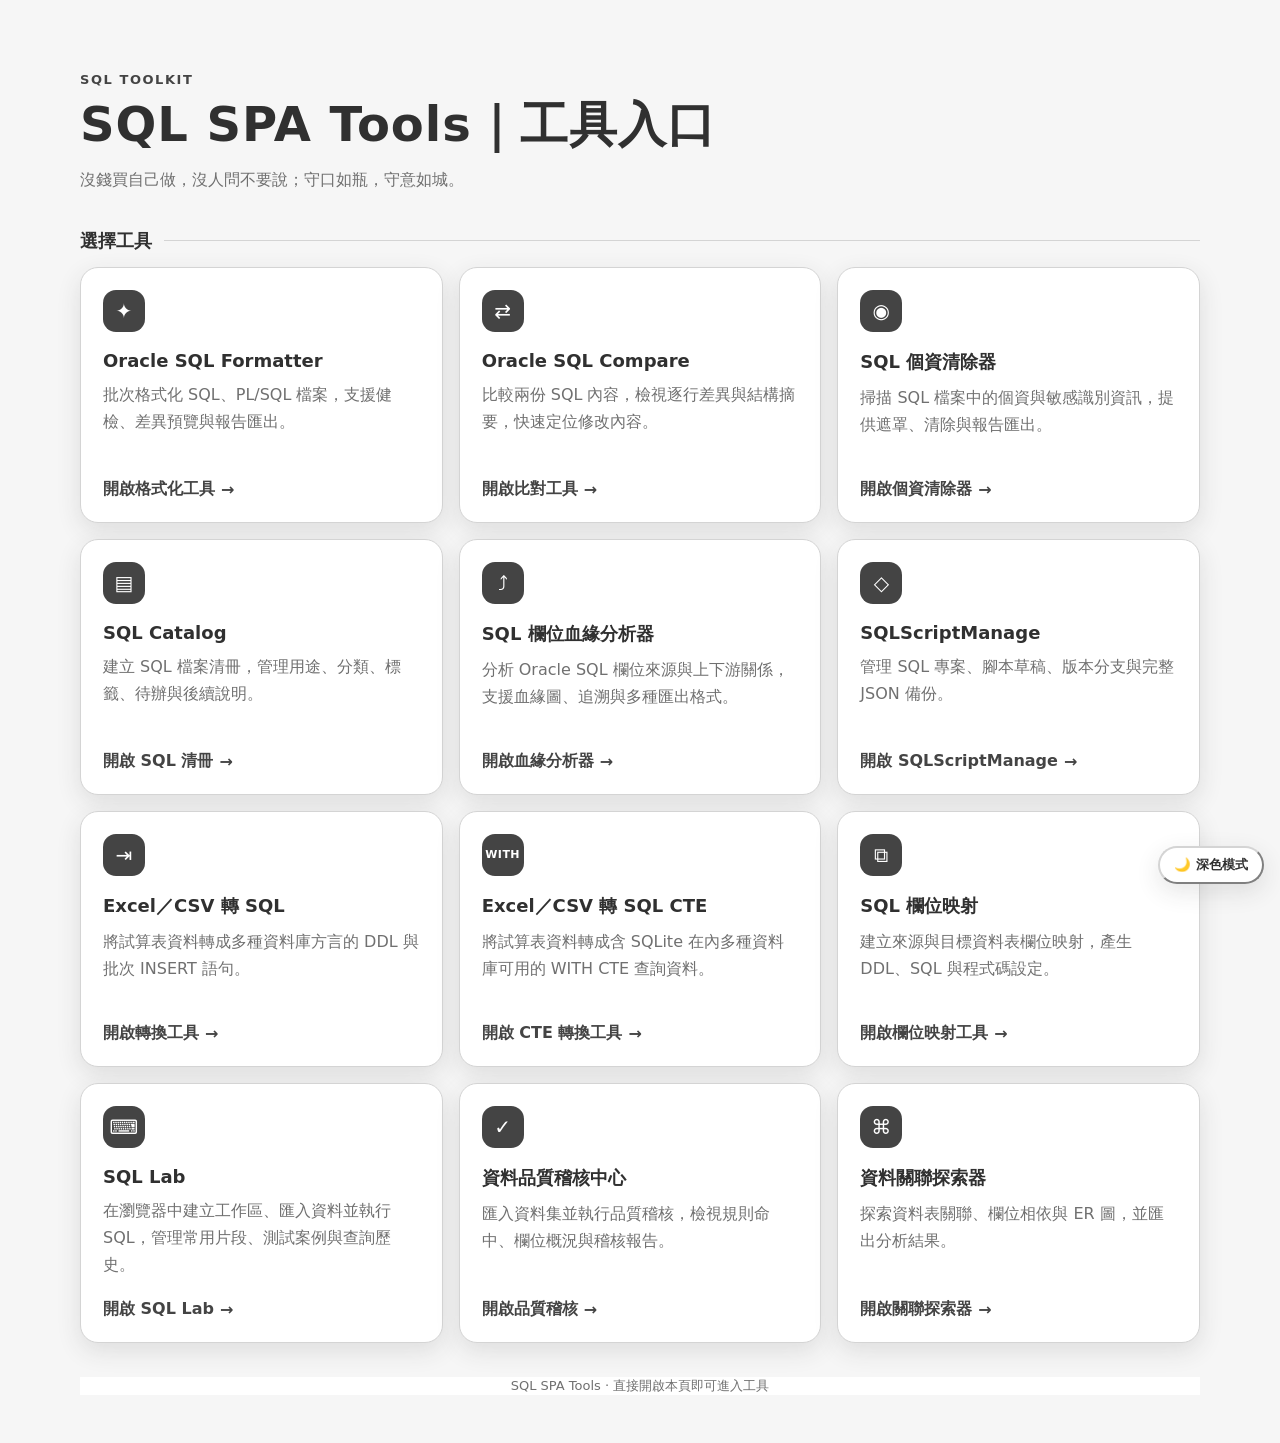
==== commit 07952116: "Sync theme across tools and add regression tests - Add CI coverage for schema-studio, data-quality-a" ====
--- a/index.html
+++ b/index.html
@@ -5,6 +5,7 @@
   <meta name="viewport" content="width=device-width, initial-scale=1">
   <title>SQL SPA Tools｜工具入口</title>
   <link rel="stylesheet" href="theme.css">
+  <script src="theme.js"></script>
   <style>
     :root {
       --index-max-width: 1120px;
@@ -248,7 +249,7 @@
         </article>
 
         <article class="tool-card">
-          <div class="tool-icon" aria-hidden="true">⇄</div>
+          <div class="tool-icon" aria-hidden="true">⧉</div>
           <h3>SQL 欄位映射</h3>
           <p>建立來源與目標資料表欄位映射，產生 DDL、SQL 與程式碼設定。</p>
           <a class="tool-link" href="sql-spa-tools-schema-studio.html">開啟欄位映射工具</a>
@@ -280,7 +281,6 @@
     <footer class="index-footer">SQL SPA Tools · 直接開啟本頁即可進入工具</footer>
   </main>
 
-  <button id="themeToggle" class="theme-toggle" type="button" aria-pressed="true">☀️ 淺色模式</button>
-  <script src="theme.js"></script>
+  <button id="themeToggle" class="theme-toggle" type="button">☀️ 淺色模式</button>
 </body>
 </html>
--- a/theme.css
+++ b/theme.css
@@ -27,7 +27,9 @@
   --theme-purple-soft: #e9e9e9;
   --theme-shadow: 0 8px 24px rgb(48 48 48 / 12%);
 
-  /* Compatibility aliases for existing standalone pages. */
+  /* Compatibility aliases for existing standalone pages. The !important flag is
+     intentional: it keeps page-level legacy tokens from re-introducing the old
+     palettes. New code must use --theme-* tokens instead. */
   --bg: var(--theme-page) !important;
   --page: var(--theme-page) !important;
   --panel: var(--theme-surface) !important;
@@ -112,6 +114,12 @@
   --theme-info-soft: #414141;
   --theme-purple: #aaa;
   --theme-purple-soft: #464646;
+  /* Highlight marks need their own dark surfaces so the shared text colour stays readable. */
+  --m-id: #3d3d3d !important;
+  --m-acct: #444444 !important;
+  --m-seq: #4a4a4a !important;
+  --m-sub: #505050 !important;
+  --m-ban: #565656 !important;
   --theme-shadow: 0 8px 24px rgb(0 0 0 / 38%);
   color-scheme: dark;
 }
